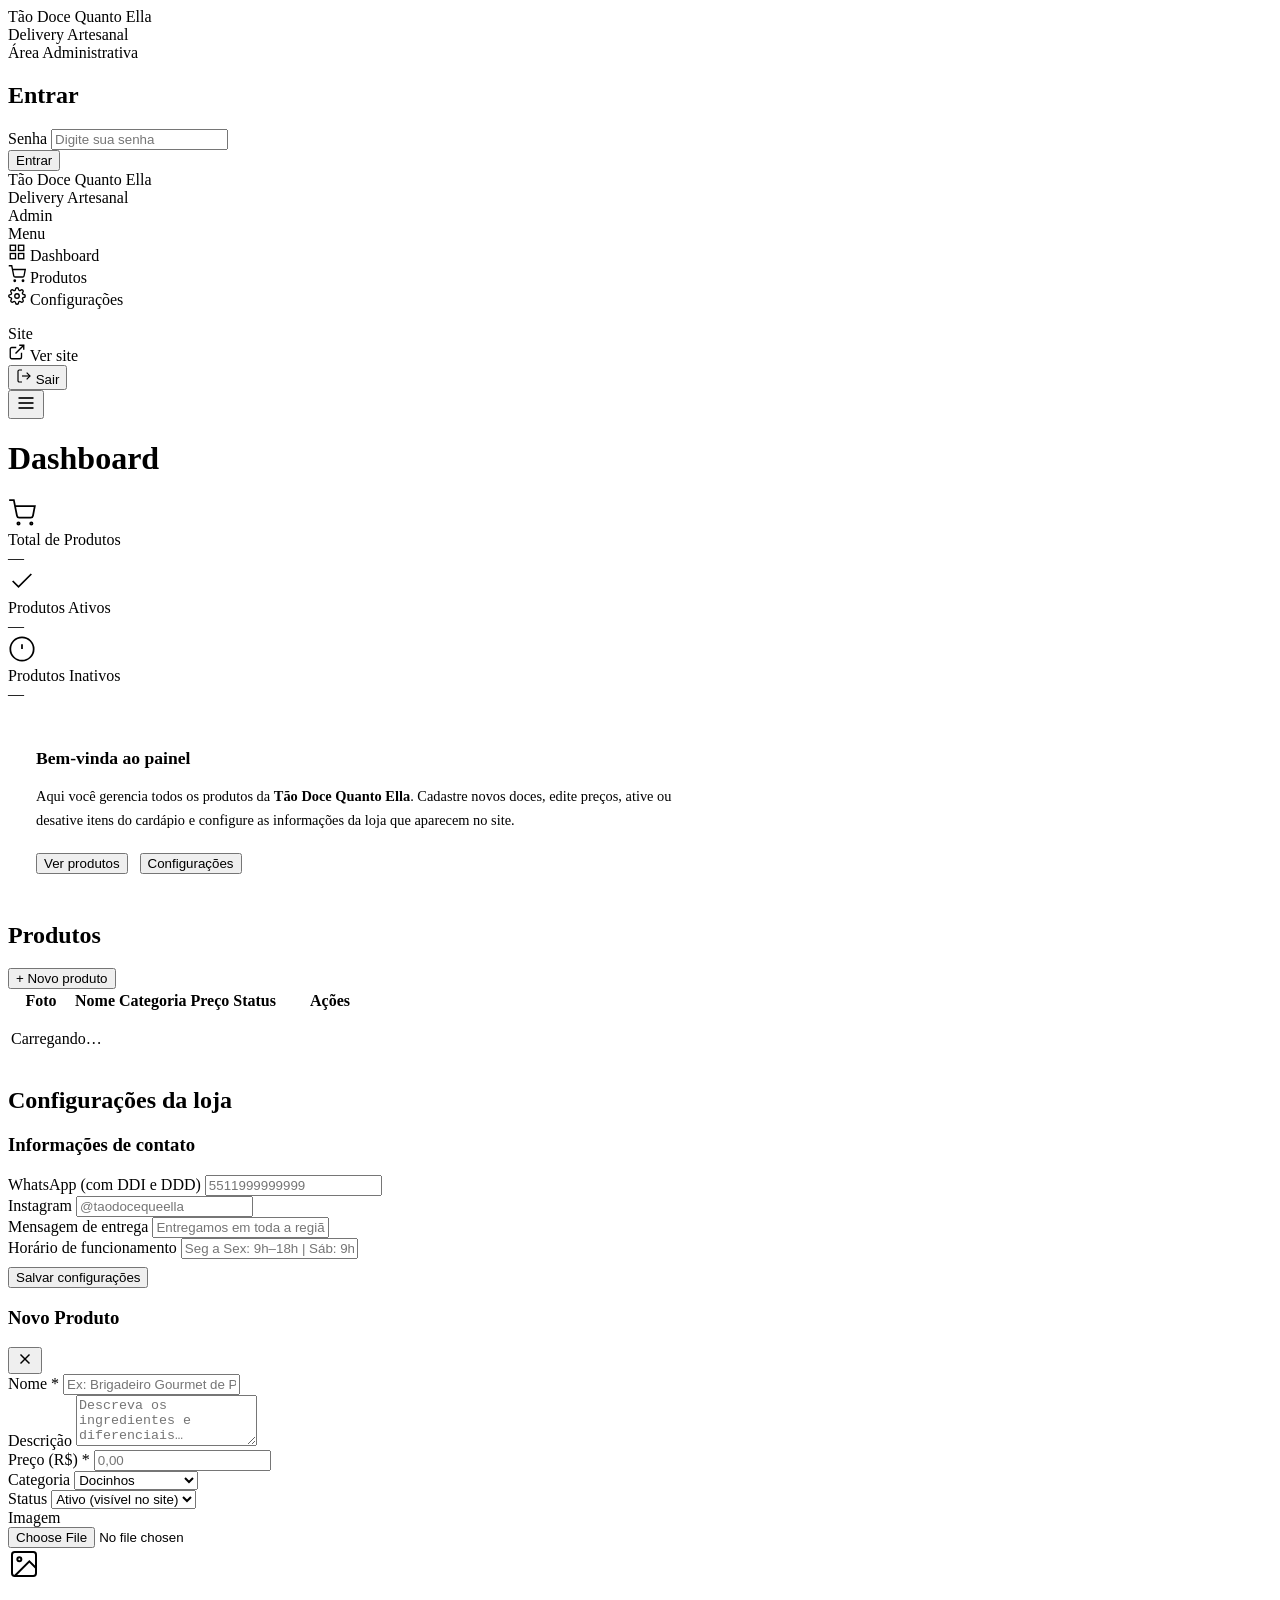
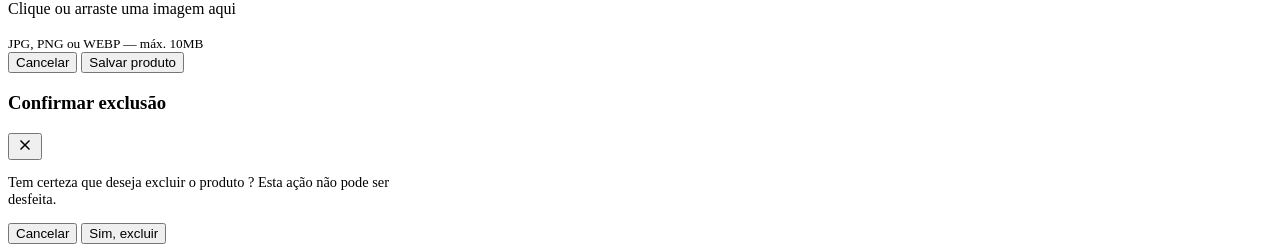
==== admin.html @ 6c087390 "Add files via upload" ====
<!DOCTYPE html>
<html lang="pt-BR">
<head>
  <meta charset="UTF-8">
  <meta name="viewport" content="width=device-width, initial-scale=1.0, user-scalable=yes">
  <title>Admin — Tão Doce Quanto Ella</title>
  <link rel="preconnect" href="https://fonts.googleapis.com">
  <link rel="stylesheet" href="/static/css/admin.css">
</head>
<body>

<div id="login-screen">
  <div class="login-box">
    <div class="login-logo">
      <div class="login-brand">Tão Doce Quanto Ella</div>
      <div class="login-sub">Delivery Artesanal</div>
      <div class="login-badge">Área Administrativa</div>
    </div>

    <h2>Entrar</h2>

    <div id="login-error" class="login-error"></div>

    <div class="form-group">
      <label for="login-pw">Senha</label>
      <input type="password" id="login-pw" placeholder="Digite sua senha" autocomplete="current-password">
    </div>

    <button id="btn-login" class="btn btn-primary btn-block">Entrar</button>
  </div>
</div>

<div id="app" class="app-layout">

  <aside class="sidebar" id="sidebar">
    <div class="sidebar-logo">
      <div class="sidebar-brand">Tão Doce Quanto Ella</div>
      <div class="sidebar-sub">Delivery Artesanal</div>
      <div class="sidebar-badge">Admin</div>
    </div>

    <nav class="sidebar-nav">
      <div class="nav-section">Menu</div>
      <div class="nav-item active" data-panel="dashboard">
        <svg class="nav-icon" width="18" height="18" viewBox="0 0 24 24" fill="none" stroke="currentColor" stroke-width="1.8">
          <rect x="3" y="3" width="7" height="7"/>
          <rect x="14" y="3" width="7" height="7"/>
          <rect x="3" y="14" width="7" height="7"/>
          <rect x="14" y="14" width="7" height="7"/>
        </svg>
        Dashboard
      </div>
      <div class="nav-item" data-panel="produtos">
        <svg class="nav-icon" width="18" height="18" viewBox="0 0 24 24" fill="none" stroke="currentColor" stroke-width="1.8">
          <circle cx="9" cy="21" r="1"/>
          <circle cx="20" cy="21" r="1"/>
          <path d="M1 1h4l2.68 13.39a2 2 0 0 0 2 1.61h9.72a2 2 0 0 0 2-1.61L23 6H6"/>
        </svg>
        Produtos
      </div>
      <div class="nav-item" data-panel="configuracoes">
        <svg class="nav-icon" width="18" height="18" viewBox="0 0 24 24" fill="none" stroke="currentColor" stroke-width="1.8">
          <path d="M12 15a3 3 0 1 0 0-6 3 3 0 0 0 0 6z"/>
          <path d="M19.4 15a1.65 1.65 0 0 0 .33 1.82l.06.06a2 2 0 0 1 0 2.83 2 2 0 0 1-2.83 0l-.06-.06a1.65 1.65 0 0 0-1.82-.33 1.65 1.65 0 0 0-1 1.51V21a2 2 0 0 1-2 2 2 2 0 0 1-2-2v-.09A1.65 1.65 0 0 0 9 19.4a1.65 1.65 0 0 0-1.82.33l-.06.06a2 2 0 0 1-2.83 0 2 2 0 0 1 0-2.83l.06-.06a1.65 1.65 0 0 0 .33-1.82 1.65 1.65 0 0 0-1.51-1H3a2 2 0 0 1-2-2 2 2 0 0 1 2-2h.09A1.65 1.65 0 0 0 4.6 9a1.65 1.65 0 0 0-.33-1.82l-.06-.06a2 2 0 0 1 0-2.83 2 2 0 0 1 2.83 0l.06.06a1.65 1.65 0 0 0 1.82.33H9a1.65 1.65 0 0 0 1-1.51V3a2 2 0 0 1 2-2 2 2 0 0 1 2 2v.09a1.65 1.65 0 0 0 1 1.51 1.65 1.65 0 0 0 1.82-.33l.06-.06a2 2 0 0 1 2.83 0 2 2 0 0 1 0 2.83l-.06.06a1.65 1.65 0 0 0-.33 1.82V9a1.65 1.65 0 0 0 1.51 1H21a2 2 0 0 1 2 2 2 2 0 0 1-2 2h-.09a1.65 1.65 0 0 0-1.51 1z"/>
        </svg>
        Configurações
      </div>
      <div class="nav-section" style="margin-top:16px">Site</div>
      <div class="nav-item" onclick="window.open('/', '_blank')">
        <svg class="nav-icon" width="18" height="18" viewBox="0 0 24 24" fill="none" stroke="currentColor" stroke-width="1.8">
          <path d="M18 13v6a2 2 0 0 1-2 2H5a2 2 0 0 1-2-2V8a2 2 0 0 1 2-2h6"/>
          <polyline points="15 3 21 3 21 9"/>
          <line x1="10" y1="14" x2="21" y2="3"/>
        </svg>
        Ver site
      </div>
    </nav>

    <div class="sidebar-footer">
      <button class="logout-btn" id="btn-logout">
        <svg width="16" height="16" viewBox="0 0 24 24" fill="none" stroke="currentColor" stroke-width="1.8">
          <path d="M9 21H5a2 2 0 0 1-2-2V5a2 2 0 0 1 2-2h4"/>
          <polyline points="16 17 21 12 16 7"/>
          <line x1="21" y1="12" x2="9" y2="12"/>
        </svg>
        Sair
      </button>
    </div>
  </aside>

  <div class="main-content">
    <div class="topbar">
      <div class="topbar-left">
        <button class="mobile-menu-btn" id="mobile-menu-btn">
          <svg width="20" height="20" viewBox="0 0 24 24" fill="none" stroke="currentColor" stroke-width="2">
            <line x1="3" y1="12" x2="21" y2="12"/>
            <line x1="3" y1="6" x2="21" y2="6"/>
            <line x1="3" y1="18" x2="21" y2="18"/>
          </svg>
        </button>
        <h1 class="page-title" id="page-title">Dashboard</h1>
      </div>
    </div>

    <div class="page-content">

      <div class="panel active" id="panel-dashboard">
        <div class="stats-grid">
          <div class="stat-card">
            <div class="stat-icon">
              <svg width="28" height="28" viewBox="0 0 24 24" fill="none" stroke="currentColor" stroke-width="1.5">
                <circle cx="9" cy="21" r="1"/>
                <circle cx="20" cy="21" r="1"/>
                <path d="M1 1h4l2.68 13.39a2 2 0 0 0 2 1.61h9.72a2 2 0 0 0 2-1.61L23 6H6"/>
              </svg>
            </div>
            <div>
              <div class="stat-label">Total de Produtos</div>
              <div class="stat-val" id="stat-total">—</div>
            </div>
          </div>
          <div class="stat-card">
            <div class="stat-icon verde">
              <svg width="28" height="28" viewBox="0 0 24 24" fill="none" stroke="currentColor" stroke-width="1.5">
                <polyline points="20 6 9 17 4 12"/>
              </svg>
            </div>
            <div>
              <div class="stat-label">Produtos Ativos</div>
              <div class="stat-val" id="stat-ativos">—</div>
            </div>
          </div>
          <div class="stat-card">
            <div class="stat-icon cinza">
              <svg width="28" height="28" viewBox="0 0 24 24" fill="none" stroke="currentColor" stroke-width="1.5">
                <circle cx="12" cy="12" r="10"/>
                <line x1="12" y1="8" x2="12" y2="12"/>
                <line x1="12" y1="16" x2="12.01" y2="16"/>
              </svg>
            </div>
            <div>
              <div class="stat-label">Produtos Inativos</div>
              <div class="stat-val" id="stat-inativos">—</div>
            </div>
          </div>
        </div>

        <div style="background:var(--branco);border:1px solid var(--borda);border-radius:var(--r-lg);padding:28px;max-width:640px">
          <h3 style="font-family:var(--ff-titulo);font-size:1.1rem;margin-bottom:12px">Bem-vinda ao painel</h3>
          <p style="font-size:0.9rem;color:var(--texto-sec);line-height:1.7">
            Aqui você gerencia todos os produtos da <strong>Tão Doce Quanto Ella</strong>.
            Cadastre novos doces, edite preços, ative ou desative itens do cardápio
            e configure as informações da loja que aparecem no site.
          </p>
          <div style="margin-top:20px;display:flex;gap:12px;flex-wrap:wrap">
            <button class="btn btn-primary btn-sm" onclick="navTo('produtos')">Ver produtos</button>
            <button class="btn btn-outline btn-sm" onclick="navTo('configuracoes')">Configurações</button>
          </div>
        </div>
      </div>

      <div class="panel" id="panel-produtos">
        <div class="section-header">
          <h2>Produtos</h2>
          <button class="btn btn-primary btn-sm" id="btn-novo-produto">+ Novo produto</button>
        </div>

        <div class="table-wrap">
          <table>
            <thead>
              <tr>
                <th style="width:60px">Foto</th>
                <th>Nome</th>
                <th>Categoria</th>
                <th>Preço</th>
                <th>Status</th>
                <th style="width:100px">Ações</th>
              </tr>
            </thead>
            <tbody id="produtos-tbody">
              <tr class="loading-row">
                <td colspan="6"><div class="spinner"></div><p>Carregando…</p></td>
              </tr>
            </tbody>
          </table>
        </div>
      </div>

      <div class="panel" id="panel-configuracoes">
        <div class="section-header">
          <h2>Configurações da loja</h2>
        </div>

        <div class="config-card">
          <h3>Informações de contato</h3>

          <div class="form-row">
            <div class="form-group">
              <label>WhatsApp (com DDI e DDD)</label>
              <input type="text" id="c-whatsapp" placeholder="5511999999999">
            </div>
            <div class="form-group">
              <label>Instagram</label>
              <input type="text" id="c-instagram" placeholder="@taodocequeella">
            </div>
          </div>

          <div class="form-group">
            <label>Mensagem de entrega</label>
            <input type="text" id="c-endereco" placeholder="Entregamos em toda a região">
          </div>

          <div class="form-group">
            <label>Horário de funcionamento</label>
            <input type="text" id="c-horario" placeholder="Seg a Sex: 9h–18h | Sáb: 9h–14h">
          </div>

          <button class="btn btn-primary btn-sm" id="btn-salvar-config" style="margin-top:8px">Salvar configurações</button>
        </div>
      </div>

    </div>
  </div>
</div>

<div class="modal-overlay" id="modal-produto">
  <div class="modal">
    <div class="modal-head">
      <h3 id="modal-produto-titulo">Novo Produto</h3>
      <button class="modal-close" id="close-modal-produto">
        <svg width="18" height="18" viewBox="0 0 24 24" fill="none" stroke="currentColor" stroke-width="2">
          <line x1="18" y1="6" x2="6" y2="18"/>
          <line x1="6" y1="6" x2="18" y2="18"/>
        </svg>
      </button>
    </div>
    <div class="modal-body">
      <form id="form-produto" onsubmit="return false">
        <div class="form-group">
          <label>Nome *</label>
          <input type="text" id="f-nome" placeholder="Ex: Brigadeiro Gourmet de Pistache" required>
        </div>

        <div class="form-group">
          <label>Descrição</label>
          <textarea id="f-descricao" rows="3" placeholder="Descreva os ingredientes e diferenciais…"></textarea>
        </div>

        <div class="form-row">
          <div class="form-group">
            <label>Preço (R$) *</label>
            <input type="number" id="f-preco" step="0.01" min="0" placeholder="0,00" required>
          </div>
          <div class="form-group">
            <label>Categoria</label>
            <select id="f-categoria">
              <option value="docinhos">Docinhos</option>
              <option value="brigadeiros">Brigadeiros</option>
              <option value="trufas">Trufas</option>
              <option value="bolos de pote">Bolos de Pote</option>
              <option value="bolos">Bolos</option>
              <option value="tortas">Tortas</option>
              <option value="cookies">Cookies</option>
              <option value="caixas">Caixas Especiais</option>
              <option value="geral">Geral</option>
            </select>
          </div>
        </div>

        <div class="form-group">
          <label>Status</label>
          <select id="f-ativo">
            <option value="1">Ativo (visível no site)</option>
            <option value="0">Inativo (oculto)</option>
          </select>
        </div>

        <div class="form-group">
          <label>Imagem</label>
          <div class="upload-area" id="upload-area">
            <input type="file" id="upload-input" accept=".jpg,.jpeg,.png,.webp">
            <div class="upload-icon">
              <svg width="32" height="32" viewBox="0 0 24 24" fill="none" stroke="currentColor" stroke-width="1.5">
                <rect x="3" y="3" width="18" height="18" rx="2" ry="2"/>
                <circle cx="8.5" cy="8.5" r="1.5"/>
                <polyline points="21 15 16 10 5 21"/>
              </svg>
            </div>
            <p>Clique ou arraste uma imagem aqui</p>
            <small>JPG, PNG ou WEBP — máx. 10MB</small>
          </div>
          <div id="preview-wrap" style="display:none;margin-top:12px;position:relative">
            <img id="preview-img" src="" alt="Preview" style="max-height:180px;border-radius:8px;border:1px solid var(--borda)">
            <button type="button" class="img-preview-remove" onclick="removePreview()">
              <svg width="16" height="16" viewBox="0 0 24 24" fill="none" stroke="currentColor" stroke-width="2">
                <line x1="18" y1="6" x2="6" y2="18"/>
                <line x1="6" y1="6" x2="18" y2="18"/>
              </svg>
            </button>
          </div>
        </div>
      </form>
    </div>
    <div class="modal-foot">
      <button class="btn btn-ghost" id="btn-cancelar-produto">Cancelar</button>
      <button class="btn btn-primary" id="btn-salvar-produto">Salvar produto</button>
    </div>
  </div>
</div>

<div class="modal-overlay" id="modal-confirm">
  <div class="modal" style="max-width:420px">
    <div class="modal-head">
      <h3>Confirmar exclusão</h3>
      <button class="modal-close" id="close-modal-confirm">
        <svg width="18" height="18" viewBox="0 0 24 24" fill="none" stroke="currentColor" stroke-width="2">
          <line x1="18" y1="6" x2="6" y2="18"/>
          <line x1="6" y1="6" x2="18" y2="18"/>
        </svg>
      </button>
    </div>
    <div class="modal-body">
      <p style="color:var(--texto-sec);font-size:0.9rem">
        Tem certeza que deseja excluir o produto <strong id="confirm-nome"></strong>?
        Esta ação não pode ser desfeita.
      </p>
    </div>
    <div class="modal-foot">
      <button class="btn btn-ghost" id="btn-cancelar-excluir">Cancelar</button>
      <button class="btn btn-danger" id="btn-confirmar-excluir">Sim, excluir</button>
    </div>
  </div>
</div>

<div id="toast-container"></div>

<script src="/static/js/admin.js"></script>
</body>
</html>
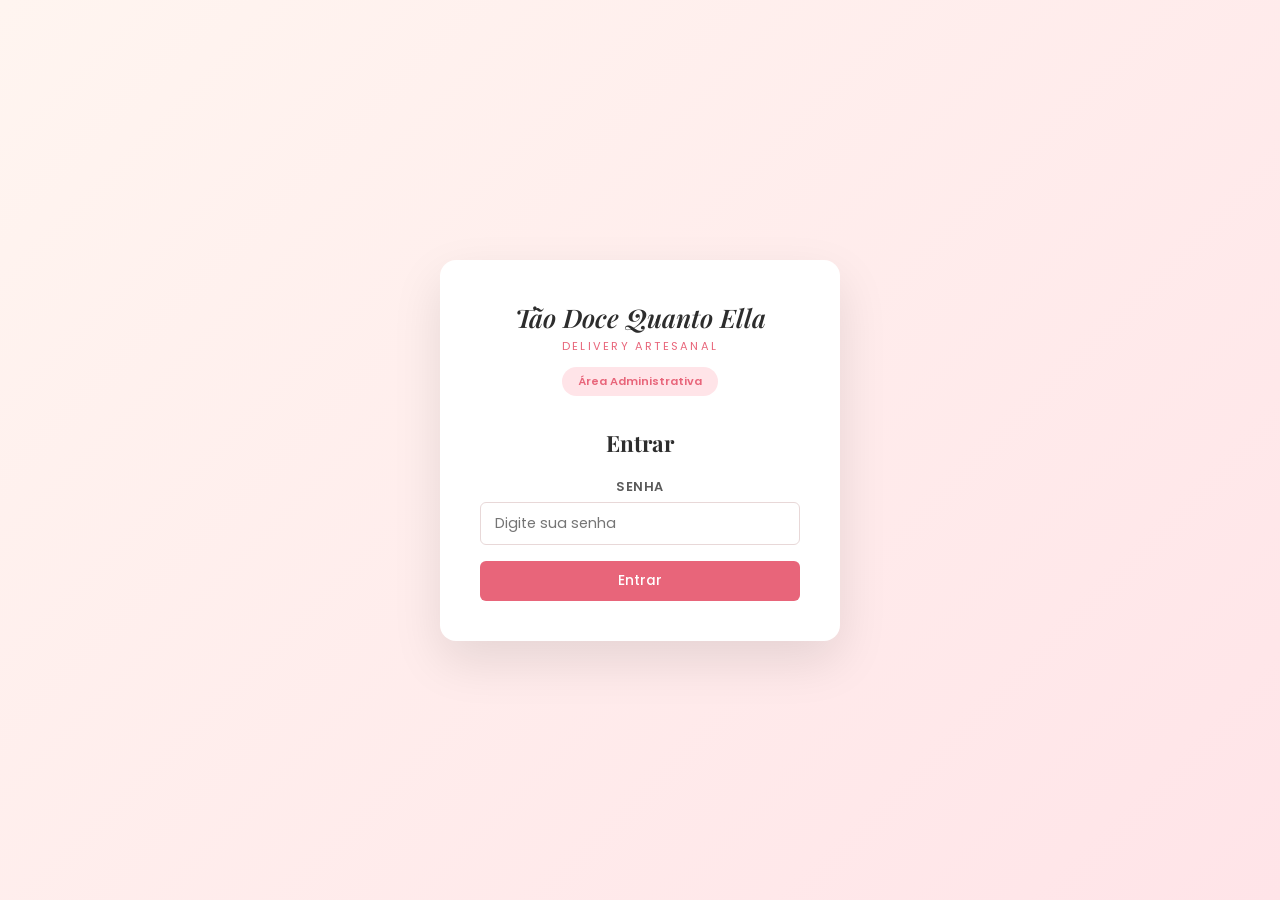
==== commit ce9eb360: "Update admin.html" ====
--- a/admin.html
+++ b/admin.html
@@ -4,6 +4,7 @@
   <meta charset="UTF-8">
   <meta name="viewport" content="width=device-width, initial-scale=1.0, user-scalable=yes">
   <title>Admin — Tão Doce Quanto Ella</title>
+    <link rel="icon" type="image/png" href="/static/img/favicon.png">
   <link rel="preconnect" href="https://fonts.googleapis.com">
   <link rel="stylesheet" href="/static/css/admin.css">
 </head>
@@ -336,4 +337,4 @@
 
 <script src="/static/js/admin.js"></script>
 </body>
-</html>+</html>
--- a/static/css/admin.css
+++ b/static/css/admin.css
@@ -0,0 +1,533 @@
+@import url('https://fonts.googleapis.com/css2?family=Playfair+Display:ital,wght@0,400;0,500;0,600;0,700;1,400;1,500&family=Poppins:wght@300;400;500;600&display=swap');
+
+:root {
+  --rosa: #E8657A;
+  --rosa-dark: #D44D63;
+  --rosa-claro: #FFB8C5;
+  --rosa-pale: #FFE4E8;
+  --creme: #FFF5F0;
+  --branco: #FFFFFF;
+  --texto: #2D2D2D;
+  --texto-sec: #5A5A5A;
+  --borda: #E8D8D8;
+  --sombra: rgba(232, 101, 122, 0.1);
+  --ff-titulo: 'Playfair Display', Georgia, serif;
+  --ff-corpo: 'Poppins', sans-serif;
+  --r-sm: 6px;
+  --r-md: 10px;
+  --r-lg: 16px;
+  --trans: 0.2s ease;
+}
+
+* { box-sizing: border-box; margin: 0; padding: 0; }
+body {
+  font-family: var(--ff-corpo);
+  background: var(--creme);
+  color: var(--texto);
+  overflow-x: hidden;
+}
+
+.container { width: 100%; max-width: 1280px; margin: 0 auto; padding: 0 24px; }
+
+.btn {
+  display: inline-flex;
+  align-items: center;
+  justify-content: center;
+  gap: 8px;
+  padding: 10px 20px;
+  border-radius: var(--r-sm);
+  font-family: var(--ff-corpo);
+  font-size: 0.85rem;
+  font-weight: 500;
+  transition: var(--trans);
+  cursor: pointer;
+  border: none;
+}
+.btn-primary { background: var(--rosa); color: #fff; }
+.btn-primary:hover { background: var(--rosa-dark); transform: translateY(-1px); }
+.btn-outline { background: transparent; border: 1.5px solid var(--rosa); color: var(--rosa); }
+.btn-outline:hover { background: var(--rosa-pale); }
+.btn-ghost { background: transparent; color: var(--texto-sec); }
+.btn-ghost:hover { background: var(--rosa-pale); color: var(--rosa); }
+.btn-danger { background: #C0392B; color: #fff; }
+.btn-danger:hover { background: #A93226; }
+.btn-sm { padding: 6px 14px; font-size: 0.8rem; }
+.btn-block { width: 100%; }
+
+.form-group { margin-bottom: 16px; }
+.form-group label {
+  display: block;
+  font-size: 0.8rem;
+  font-weight: 600;
+  color: var(--texto-sec);
+  margin-bottom: 6px;
+  text-transform: uppercase;
+  letter-spacing: 0.05em;
+}
+.form-group input,
+.form-group select,
+.form-group textarea {
+  width: 100%;
+  padding: 10px 14px;
+  border: 1.5px solid var(--borda);
+  border-radius: var(--r-sm);
+  font-family: var(--ff-corpo);
+  font-size: 0.9rem;
+  transition: border-color var(--trans);
+}
+.form-group input:focus,
+.form-group select:focus,
+.form-group textarea:focus {
+  outline: none;
+  border-color: var(--rosa);
+}
+.form-row {
+  display: grid;
+  grid-template-columns: 1fr 1fr;
+  gap: 16px;
+}
+
+#login-screen {
+  position: fixed;
+  top: 0; left: 0; right: 0; bottom: 0;
+  background: linear-gradient(135deg, var(--creme) 0%, var(--rosa-pale) 100%);
+  display: flex;
+  align-items: center;
+  justify-content: center;
+  z-index: 2000;
+}
+.login-box {
+  background: var(--branco);
+  padding: 40px;
+  border-radius: var(--r-lg);
+  box-shadow: 0 20px 50px rgba(0,0,0,0.1);
+  width: 100%;
+  max-width: 400px;
+  text-align: center;
+}
+.login-logo { margin-bottom: 32px; }
+.login-brand {
+  font-family: var(--ff-titulo);
+  font-size: 1.6rem;
+  font-weight: 600;
+  font-style: italic;
+  color: var(--texto);
+}
+.login-sub {
+  font-size: 0.7rem;
+  letter-spacing: 0.2em;
+  text-transform: uppercase;
+  color: var(--rosa);
+  margin-top: 4px;
+}
+.login-badge {
+  display: inline-block;
+  background: var(--rosa-pale);
+  padding: 6px 16px;
+  border-radius: 20px;
+  font-size: 0.7rem;
+  font-weight: 600;
+  color: var(--rosa);
+  margin-top: 12px;
+}
+.login-box h2 {
+  font-family: var(--ff-titulo);
+  font-size: 1.4rem;
+  margin-bottom: 20px;
+}
+.login-error {
+  background: #FEE2E2;
+  color: #C0392B;
+  padding: 10px;
+  border-radius: var(--r-sm);
+  font-size: 0.8rem;
+  margin-bottom: 16px;
+  display: none;
+}
+
+.app-layout {
+  display: flex;
+  min-height: 100vh;
+  display: none;
+}
+
+.sidebar {
+  width: 260px;
+  background: var(--branco);
+  border-right: 1px solid var(--borda);
+  display: flex;
+  flex-direction: column;
+  position: fixed;
+  top: 0;
+  bottom: 0;
+  left: 0;
+  z-index: 100;
+  transition: transform 0.3s ease;
+}
+.sidebar-logo {
+  padding: 24px;
+  border-bottom: 1px solid var(--borda);
+}
+.sidebar-brand {
+  font-family: var(--ff-titulo);
+  font-size: 1.2rem;
+  font-weight: 600;
+  font-style: italic;
+}
+.sidebar-sub {
+  font-size: 0.6rem;
+  letter-spacing: 0.15em;
+  text-transform: uppercase;
+  color: var(--rosa);
+  margin-top: 4px;
+}
+.sidebar-badge {
+  display: inline-block;
+  background: var(--rosa-pale);
+  padding: 3px 10px;
+  border-radius: 12px;
+  font-size: 0.65rem;
+  font-weight: 600;
+  color: var(--rosa);
+  margin-top: 10px;
+}
+.sidebar-nav {
+  flex: 1;
+  padding: 20px 12px;
+}
+.nav-section {
+  font-size: 0.7rem;
+  font-weight: 600;
+  text-transform: uppercase;
+  letter-spacing: 0.1em;
+  color: var(--texto-sec);
+  padding: 8px 12px;
+  margin-top: 8px;
+}
+.nav-item {
+  display: flex;
+  align-items: center;
+  gap: 12px;
+  padding: 10px 12px;
+  margin: 4px 0;
+  border-radius: var(--r-sm);
+  cursor: pointer;
+  transition: var(--trans);
+  color: var(--texto-sec);
+}
+.nav-item:hover { background: var(--rosa-pale); color: var(--rosa); }
+.nav-item.active { background: var(--rosa); color: #fff; }
+.nav-icon { width: 18px; height: 18px; }
+.sidebar-footer {
+  padding: 20px;
+  border-top: 1px solid var(--borda);
+}
+.logout-btn {
+  display: flex;
+  align-items: center;
+  gap: 8px;
+  width: 100%;
+  padding: 10px;
+  background: transparent;
+  border: 1px solid var(--borda);
+  border-radius: var(--r-sm);
+  font-size: 0.85rem;
+  color: var(--texto-sec);
+  cursor: pointer;
+  transition: var(--trans);
+}
+.logout-btn:hover { background: #FEE2E2; border-color: #C0392B; color: #C0392B; }
+
+.main-content {
+  flex: 1;
+  margin-left: 260px;
+}
+.topbar {
+  background: var(--branco);
+  border-bottom: 1px solid var(--borda);
+  padding: 16px 24px;
+  position: sticky;
+  top: 0;
+  z-index: 99;
+}
+.topbar-left {
+  display: flex;
+  align-items: center;
+  gap: 16px;
+}
+.mobile-menu-btn {
+  display: none;
+  background: none;
+  border: none;
+  cursor: pointer;
+  padding: 4px;
+}
+.page-title {
+  font-family: var(--ff-titulo);
+  font-size: 1.3rem;
+  font-weight: 600;
+}
+.page-content {
+  padding: 24px;
+}
+
+.panel { display: none; }
+.panel.active { display: block; }
+
+.stats-grid {
+  display: grid;
+  grid-template-columns: repeat(auto-fit, minmax(240px, 1fr));
+  gap: 20px;
+  margin-bottom: 32px;
+}
+.stat-card {
+  background: var(--branco);
+  border: 1px solid var(--borda);
+  border-radius: var(--r-lg);
+  padding: 20px;
+  display: flex;
+  align-items: center;
+  gap: 16px;
+}
+.stat-icon {
+  width: 52px;
+  height: 52px;
+  background: var(--rosa-pale);
+  border-radius: var(--r-md);
+  display: flex;
+  align-items: center;
+  justify-content: center;
+}
+.stat-icon.verde { background: #D5F5E3; color: #27AE60; }
+.stat-icon.cinza { background: #F0F0F0; color: #7F8C8D; }
+.stat-label { font-size: 0.75rem; color: var(--texto-sec); text-transform: uppercase; letter-spacing: 0.05em; }
+.stat-val { font-size: 1.8rem; font-weight: 700; color: var(--texto); line-height: 1; }
+
+.section-header {
+  display: flex;
+  justify-content: space-between;
+  align-items: center;
+  flex-wrap: wrap;
+  gap: 16px;
+  margin-bottom: 24px;
+}
+.section-header h2 {
+  font-family: var(--ff-titulo);
+  font-size: 1.4rem;
+  font-weight: 600;
+}
+
+.table-wrap {
+  background: var(--branco);
+  border: 1px solid var(--borda);
+  border-radius: var(--r-lg);
+  overflow-x: auto;
+}
+table {
+  width: 100%;
+  border-collapse: collapse;
+}
+th, td {
+  padding: 14px 12px;
+  text-align: left;
+  border-bottom: 1px solid var(--borda);
+}
+th {
+  font-size: 0.8rem;
+  font-weight: 600;
+  text-transform: uppercase;
+  letter-spacing: 0.05em;
+  color: var(--texto-sec);
+  background: var(--creme);
+}
+tr:hover { background: var(--rosa-pale); }
+.produto-img-cell {
+  width: 50px;
+  height: 50px;
+  object-fit: cover;
+  border-radius: var(--r-sm);
+}
+.status-badge {
+  display: inline-block;
+  padding: 4px 10px;
+  border-radius: 20px;
+  font-size: 0.7rem;
+  font-weight: 600;
+}
+.status-ativo { background: #D5F5E3; color: #27AE60; }
+.status-inativo { background: #FEE2E2; color: #C0392B; }
+.action-buttons {
+  display: flex;
+  gap: 8px;
+}
+.action-btn {
+  background: none;
+  border: none;
+  cursor: pointer;
+  padding: 4px;
+  border-radius: var(--r-sm);
+  transition: var(--trans);
+}
+.action-btn:hover { background: var(--creme); }
+.action-btn.editar { color: var(--rosa); }
+.action-btn.excluir { color: #C0392B; }
+
+.config-card {
+  background: var(--branco);
+  border: 1px solid var(--borda);
+  border-radius: var(--r-lg);
+  padding: 28px;
+  max-width: 600px;
+}
+.config-card h3 {
+  font-family: var(--ff-titulo);
+  font-size: 1.1rem;
+  margin-bottom: 20px;
+}
+
+.modal-overlay {
+  position: fixed;
+  top: 0; left: 0; right: 0; bottom: 0;
+  background: rgba(0,0,0,0.5);
+  display: flex;
+  align-items: center;
+  justify-content: center;
+  z-index: 1000;
+  opacity: 0;
+  visibility: hidden;
+  transition: var(--trans);
+}
+.modal-overlay.open {
+  opacity: 1;
+  visibility: visible;
+}
+.modal {
+  background: var(--branco);
+  border-radius: var(--r-lg);
+  width: 90%;
+  max-width: 560px;
+  max-height: 90vh;
+  overflow-y: auto;
+}
+.modal-head {
+  display: flex;
+  justify-content: space-between;
+  align-items: center;
+  padding: 20px 24px;
+  border-bottom: 1px solid var(--borda);
+}
+.modal-head h3 {
+  font-family: var(--ff-titulo);
+  font-size: 1.2rem;
+}
+.modal-close {
+  background: none;
+  border: none;
+  cursor: pointer;
+  padding: 4px;
+  border-radius: 50%;
+  display: flex;
+  align-items: center;
+  justify-content: center;
+}
+.modal-close:hover { background: var(--creme); }
+.modal-body { padding: 24px; }
+.modal-foot {
+  padding: 16px 24px;
+  border-top: 1px solid var(--borda);
+  display: flex;
+  justify-content: flex-end;
+  gap: 12px;
+}
+
+.upload-area {
+  border: 2px dashed var(--borda);
+  border-radius: var(--r-md);
+  padding: 24px;
+  text-align: center;
+  cursor: pointer;
+  transition: var(--trans);
+}
+.upload-area:hover { border-color: var(--rosa); background: var(--rosa-pale); }
+.upload-icon { margin-bottom: 12px; }
+.upload-area input { display: none; }
+.upload-area p { font-size: 0.85rem; color: var(--texto-sec); }
+.upload-area small { font-size: 0.7rem; color: var(--texto-sec); }
+.img-preview-remove {
+  position: absolute;
+  top: -8px;
+  right: -8px;
+  background: #C0392B;
+  border: none;
+  border-radius: 50%;
+  width: 24px;
+  height: 24px;
+  display: flex;
+  align-items: center;
+  justify-content: center;
+  cursor: pointer;
+  color: #fff;
+}
+.img-preview-remove:hover { background: #A93226; }
+
+.spinner {
+  width: 30px;
+  height: 30px;
+  border: 3px solid var(--borda);
+  border-top-color: var(--rosa);
+  border-radius: 50%;
+  animation: spin 0.8s linear infinite;
+  margin: 0 auto;
+}
+@keyframes spin { to { transform: rotate(360deg); } }
+.loading-row td { text-align: center; padding: 40px; }
+
+#toast-container {
+  position: fixed;
+  bottom: 20px;
+  right: 20px;
+  z-index: 9999;
+  display: flex;
+  flex-direction: column;
+  gap: 10px;
+}
+.toast {
+  background: var(--texto);
+  color: #fff;
+  padding: 12px 20px;
+  border-radius: var(--r-sm);
+  font-size: 0.85rem;
+  animation: slideInRight 0.3s ease, fadeOut 0.3s ease 2.7s forwards;
+}
+.toast.success { background: #27AE60; }
+.toast.error { background: #C0392B; }
+@keyframes slideInRight {
+  from { transform: translateX(100px); opacity: 0; }
+  to { transform: translateX(0); opacity: 1; }
+}
+@keyframes fadeOut {
+  from { opacity: 1; }
+  to { opacity: 0; pointer-events: none; }
+}
+
+@media (max-width: 768px) {
+  .sidebar {
+    transform: translateX(-100%);
+    width: 260px;
+  }
+  .sidebar.open { transform: translateX(0); }
+  .main-content { margin-left: 0; }
+  .mobile-menu-btn { display: block; }
+  .stats-grid { grid-template-columns: 1fr; }
+  .form-row { grid-template-columns: 1fr; gap: 12px; }
+  .modal { width: 95%; }
+}
+
+@media (max-width: 480px) {
+  .page-content { padding: 16px; }
+  .section-header { flex-direction: column; align-items: flex-start; }
+  .stat-card { padding: 16px; }
+  .stat-val { font-size: 1.4rem; }
+  th, td { padding: 10px 8px; font-size: 0.8rem; }
+  .action-buttons { gap: 4px; }
+}
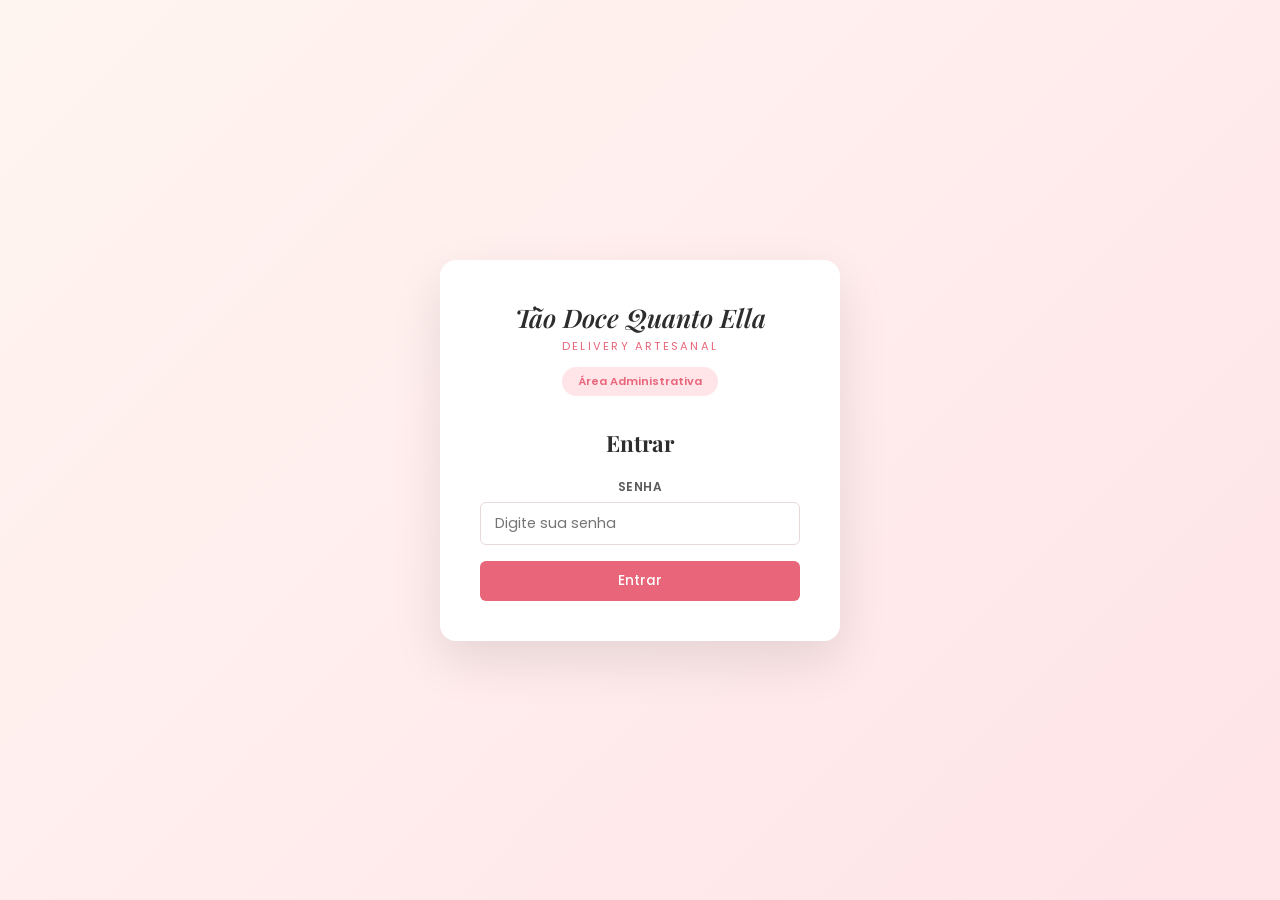
==== commit edf1e0d6: "Update admin.html" ====
--- a/admin.html
+++ b/admin.html
@@ -4,9 +4,549 @@
   <meta charset="UTF-8">
   <meta name="viewport" content="width=device-width, initial-scale=1.0, user-scalable=yes">
   <title>Admin — Tão Doce Quanto Ella</title>
-    <link rel="icon" type="image/png" href="/static/img/favicon.png">
+  <link rel="icon" type="image/png" href="/static/img/favicon.png">
   <link rel="preconnect" href="https://fonts.googleapis.com">
-  <link rel="stylesheet" href="/static/css/admin.css">
+  <style>
+    @import url('https://fonts.googleapis.com/css2?family=Playfair+Display:ital,wght@0,400;0,500;0,600;0,700;1,400;1,500&family=Poppins:wght@300;400;500;600&display=swap');
+
+    :root {
+      --rosa: #E8657A;
+      --rosa-dark: #D44D63;
+      --rosa-claro: #FFB8C5;
+      --rosa-pale: #FFE4E8;
+      --creme: #FFF5F0;
+      --branco: #FFFFFF;
+      --texto: #2D2D2D;
+      --texto-sec: #5A5A5A;
+      --borda: #E8D8D8;
+      --sombra: rgba(232, 101, 122, 0.1);
+      --ff-titulo: 'Playfair Display', Georgia, serif;
+      --ff-corpo: 'Poppins', sans-serif;
+      --r-sm: 6px;
+      --r-md: 10px;
+      --r-lg: 16px;
+      --trans: 0.2s ease;
+    }
+
+    * { box-sizing: border-box; margin: 0; padding: 0; }
+    body {
+      font-family: var(--ff-corpo);
+      background: var(--creme);
+      color: var(--texto);
+      overflow-x: hidden;
+    }
+
+    .btn {
+      display: inline-flex;
+      align-items: center;
+      justify-content: center;
+      gap: 8px;
+      padding: 10px 20px;
+      border-radius: var(--r-sm);
+      font-family: var(--ff-corpo);
+      font-size: 0.85rem;
+      font-weight: 500;
+      transition: var(--trans);
+      cursor: pointer;
+      border: none;
+    }
+    .btn-primary { background: var(--rosa); color: #fff; }
+    .btn-primary:hover { background: var(--rosa-dark); transform: translateY(-1px); }
+    .btn-outline { background: transparent; border: 1.5px solid var(--rosa); color: var(--rosa); }
+    .btn-outline:hover { background: var(--rosa-pale); }
+    .btn-ghost { background: transparent; color: var(--texto-sec); }
+    .btn-ghost:hover { background: var(--rosa-pale); color: var(--rosa); }
+    .btn-danger { background: #C0392B; color: #fff; }
+    .btn-danger:hover { background: #A93226; }
+    .btn-success { background: #27AE60; color: #fff; }
+    .btn-success:hover { background: #219A52; }
+    .btn-sm { padding: 6px 14px; font-size: 0.8rem; }
+    .btn-block { width: 100%; }
+
+    .form-group { margin-bottom: 16px; }
+    .form-group label {
+      display: block;
+      font-size: 0.75rem;
+      font-weight: 600;
+      color: var(--texto-sec);
+      margin-bottom: 6px;
+      text-transform: uppercase;
+      letter-spacing: 0.05em;
+    }
+    .form-group input,
+    .form-group select,
+    .form-group textarea {
+      width: 100%;
+      padding: 10px 14px;
+      border: 1.5px solid var(--borda);
+      border-radius: var(--r-sm);
+      font-family: var(--ff-corpo);
+      font-size: 0.9rem;
+      transition: border-color var(--trans);
+    }
+    .form-group input:focus,
+    .form-group select:focus,
+    .form-group textarea:focus {
+      outline: none;
+      border-color: var(--rosa);
+    }
+    .form-row {
+      display: grid;
+      grid-template-columns: 1fr 1fr;
+      gap: 16px;
+    }
+
+    #login-screen {
+      position: fixed;
+      top: 0; left: 0; right: 0; bottom: 0;
+      background: linear-gradient(135deg, var(--creme) 0%, var(--rosa-pale) 100%);
+      display: flex;
+      align-items: center;
+      justify-content: center;
+      z-index: 2000;
+    }
+    .login-box {
+      background: var(--branco);
+      padding: 40px;
+      border-radius: var(--r-lg);
+      box-shadow: 0 20px 50px rgba(0,0,0,0.1);
+      width: 100%;
+      max-width: 400px;
+      text-align: center;
+    }
+    .login-logo { margin-bottom: 32px; }
+    .login-brand {
+      font-family: var(--ff-titulo);
+      font-size: 1.6rem;
+      font-weight: 600;
+      font-style: italic;
+      color: var(--texto);
+    }
+    .login-sub {
+      font-size: 0.7rem;
+      letter-spacing: 0.2em;
+      text-transform: uppercase;
+      color: var(--rosa);
+      margin-top: 4px;
+    }
+    .login-badge {
+      display: inline-block;
+      background: var(--rosa-pale);
+      padding: 6px 16px;
+      border-radius: 20px;
+      font-size: 0.7rem;
+      font-weight: 600;
+      color: var(--rosa);
+      margin-top: 12px;
+    }
+    .login-box h2 {
+      font-family: var(--ff-titulo);
+      font-size: 1.4rem;
+      margin-bottom: 20px;
+    }
+    .login-error {
+      background: #FEE2E2;
+      color: #C0392B;
+      padding: 10px;
+      border-radius: var(--r-sm);
+      font-size: 0.8rem;
+      margin-bottom: 16px;
+      display: none;
+    }
+
+    .app-layout {
+      min-height: 100vh;
+      display: none;
+    }
+    .app-layout.visible {
+      display: flex;
+    }
+
+    .sidebar {
+      width: 260px;
+      background: var(--branco);
+      border-right: 1px solid var(--borda);
+      display: flex;
+      flex-direction: column;
+      position: fixed;
+      top: 0;
+      bottom: 0;
+      left: 0;
+      z-index: 100;
+      transition: transform 0.3s ease;
+    }
+    .sidebar-logo {
+      padding: 24px;
+      border-bottom: 1px solid var(--borda);
+    }
+    .sidebar-brand {
+      font-family: var(--ff-titulo);
+      font-size: 1.2rem;
+      font-weight: 600;
+      font-style: italic;
+    }
+    .sidebar-sub {
+      font-size: 0.6rem;
+      letter-spacing: 0.15em;
+      text-transform: uppercase;
+      color: var(--rosa);
+      margin-top: 4px;
+    }
+    .sidebar-badge {
+      display: inline-block;
+      background: var(--rosa-pale);
+      padding: 3px 10px;
+      border-radius: 12px;
+      font-size: 0.65rem;
+      font-weight: 600;
+      color: var(--rosa);
+      margin-top: 10px;
+    }
+    .sidebar-nav {
+      flex: 1;
+      padding: 20px 12px;
+    }
+    .nav-section {
+      font-size: 0.7rem;
+      font-weight: 600;
+      text-transform: uppercase;
+      letter-spacing: 0.1em;
+      color: var(--texto-sec);
+      padding: 8px 12px;
+      margin-top: 8px;
+    }
+    .nav-item {
+      display: flex;
+      align-items: center;
+      gap: 12px;
+      padding: 10px 12px;
+      margin: 4px 0;
+      border-radius: var(--r-sm);
+      cursor: pointer;
+      transition: var(--trans);
+      color: var(--texto-sec);
+    }
+    .nav-item:hover { background: var(--rosa-pale); color: var(--rosa); }
+    .nav-item.active { background: var(--rosa); color: #fff; }
+    .nav-icon { width: 18px; height: 18px; }
+    .sidebar-footer {
+      padding: 20px;
+      border-top: 1px solid var(--borda);
+    }
+    .logout-btn {
+      display: flex;
+      align-items: center;
+      gap: 8px;
+      width: 100%;
+      padding: 10px;
+      background: transparent;
+      border: 1px solid var(--borda);
+      border-radius: var(--r-sm);
+      font-size: 0.85rem;
+      color: var(--texto-sec);
+      cursor: pointer;
+      transition: var(--trans);
+    }
+    .logout-btn:hover { background: #FEE2E2; border-color: #C0392B; color: #C0392B; }
+
+    .main-content {
+      flex: 1;
+      margin-left: 260px;
+    }
+    .topbar {
+      background: var(--branco);
+      border-bottom: 1px solid var(--borda);
+      padding: 16px 24px;
+      position: sticky;
+      top: 0;
+      z-index: 99;
+    }
+    .topbar-left {
+      display: flex;
+      align-items: center;
+      gap: 16px;
+    }
+    .mobile-menu-btn {
+      display: none;
+      background: none;
+      border: none;
+      cursor: pointer;
+      padding: 4px;
+    }
+    .page-title {
+      font-family: var(--ff-titulo);
+      font-size: 1.3rem;
+      font-weight: 600;
+    }
+    .page-content {
+      padding: 24px;
+    }
+
+    .panel { display: none; }
+    .panel.active { display: block; }
+
+    .stats-grid {
+      display: grid;
+      grid-template-columns: repeat(auto-fit, minmax(240px, 1fr));
+      gap: 20px;
+      margin-bottom: 32px;
+    }
+    .stat-card {
+      background: var(--branco);
+      border: 1px solid var(--borda);
+      border-radius: var(--r-lg);
+      padding: 20px;
+      display: flex;
+      align-items: center;
+      gap: 16px;
+    }
+    .stat-icon {
+      width: 52px;
+      height: 52px;
+      background: var(--rosa-pale);
+      border-radius: var(--r-md);
+      display: flex;
+      align-items: center;
+      justify-content: center;
+      color: var(--rosa);
+    }
+    .stat-icon.verde { background: #D5F5E3; color: #27AE60; }
+    .stat-icon.cinza { background: #F0F0F0; color: #7F8C8D; }
+    .stat-label { font-size: 0.75rem; color: var(--texto-sec); text-transform: uppercase; letter-spacing: 0.05em; }
+    .stat-val { font-size: 1.8rem; font-weight: 700; color: var(--texto); line-height: 1; }
+
+    .section-header {
+      display: flex;
+      justify-content: space-between;
+      align-items: center;
+      flex-wrap: wrap;
+      gap: 16px;
+      margin-bottom: 24px;
+    }
+    .section-header h2 {
+      font-family: var(--ff-titulo);
+      font-size: 1.4rem;
+      font-weight: 600;
+    }
+
+    .table-wrap {
+      background: var(--branco);
+      border: 1px solid var(--borda);
+      border-radius: var(--r-lg);
+      overflow-x: auto;
+    }
+    table {
+      width: 100%;
+      border-collapse: collapse;
+    }
+    th, td {
+      padding: 14px 12px;
+      text-align: left;
+      border-bottom: 1px solid var(--borda);
+    }
+    th {
+      font-size: 0.75rem;
+      font-weight: 600;
+      text-transform: uppercase;
+      letter-spacing: 0.05em;
+      color: var(--texto-sec);
+      background: var(--creme);
+    }
+    tr:hover { background: var(--rosa-pale); }
+    .produto-thumb {
+      width: 50px;
+      height: 50px;
+      border-radius: var(--r-sm);
+      display: flex;
+      align-items: center;
+      justify-content: center;
+      font-size: 1.8rem;
+      background: var(--rosa-pale);
+    }
+    .produto-thumb img {
+      width: 100%;
+      height: 100%;
+      object-fit: cover;
+      border-radius: var(--r-sm);
+    }
+    .badge {
+      display: inline-block;
+      padding: 4px 10px;
+      border-radius: 20px;
+      font-size: 0.7rem;
+      font-weight: 600;
+    }
+    .badge-ativo { background: #D5F5E3; color: #27AE60; }
+    .badge-inativo { background: #FEE2E2; color: #C0392B; }
+    .actions {
+      display: flex;
+      gap: 6px;
+      flex-wrap: wrap;
+    }
+
+    .config-card {
+      background: var(--branco);
+      border: 1px solid var(--borda);
+      border-radius: var(--r-lg);
+      padding: 28px;
+      max-width: 600px;
+    }
+    .config-card h3 {
+      font-family: var(--ff-titulo);
+      font-size: 1.1rem;
+      margin-bottom: 20px;
+    }
+
+    /* ── MODAL FIX ── */
+    .modal-overlay {
+      position: fixed;
+      top: 0; left: 0; right: 0; bottom: 0;
+      background: rgba(0,0,0,0.5);
+      display: flex;
+      align-items: center;
+      justify-content: center;
+      z-index: 1000;
+      opacity: 0;
+      visibility: hidden;
+      pointer-events: none;
+      transition: opacity 0.2s ease, visibility 0.2s ease;
+    }
+    .modal-overlay.open {
+      opacity: 1;
+      visibility: visible;
+      pointer-events: auto;
+    }
+    /* ── fim MODAL FIX ── */
+
+    .modal {
+      background: var(--branco);
+      border-radius: var(--r-lg);
+      width: 90%;
+      max-width: 560px;
+      max-height: 90vh;
+      overflow-y: auto;
+    }
+    .modal-head {
+      display: flex;
+      justify-content: space-between;
+      align-items: center;
+      padding: 20px 24px;
+      border-bottom: 1px solid var(--borda);
+    }
+    .modal-head h3 {
+      font-family: var(--ff-titulo);
+      font-size: 1.2rem;
+    }
+    .modal-close {
+      background: none;
+      border: none;
+      cursor: pointer;
+      padding: 4px;
+      border-radius: 50%;
+      display: flex;
+      align-items: center;
+      justify-content: center;
+    }
+    .modal-close:hover { background: var(--creme); }
+    .modal-body { padding: 24px; }
+    .modal-foot {
+      padding: 16px 24px;
+      border-top: 1px solid var(--borda);
+      display: flex;
+      justify-content: flex-end;
+      gap: 12px;
+    }
+
+    .upload-area {
+      border: 2px dashed var(--borda);
+      border-radius: var(--r-md);
+      padding: 24px;
+      text-align: center;
+      cursor: pointer;
+      transition: var(--trans);
+    }
+    .upload-area:hover { border-color: var(--rosa); background: var(--rosa-pale); }
+    .upload-icon { margin-bottom: 12px; }
+    .upload-area input { display: none; }
+    .upload-area p { font-size: 0.85rem; color: var(--texto-sec); }
+    .upload-area small { font-size: 0.7rem; color: var(--texto-sec); }
+    .img-preview-remove {
+      position: absolute;
+      top: -8px;
+      right: -8px;
+      background: #C0392B;
+      border: none;
+      border-radius: 50%;
+      width: 24px;
+      height: 24px;
+      display: flex;
+      align-items: center;
+      justify-content: center;
+      cursor: pointer;
+      color: #fff;
+    }
+    .img-preview-remove:hover { background: #A93226; }
+
+    .spinner {
+      width: 30px;
+      height: 30px;
+      border: 3px solid var(--borda);
+      border-top-color: var(--rosa);
+      border-radius: 50%;
+      animation: spin 0.8s linear infinite;
+      margin: 0 auto;
+    }
+    @keyframes spin { to { transform: rotate(360deg); } }
+    .loading-row td { text-align: center; padding: 40px; }
+
+    #toast-container {
+      position: fixed;
+      bottom: 20px;
+      right: 20px;
+      z-index: 9999;
+      display: flex;
+      flex-direction: column;
+      gap: 10px;
+    }
+    .toast {
+      background: var(--texto);
+      color: #fff;
+      padding: 12px 20px;
+      border-radius: var(--r-sm);
+      font-size: 0.85rem;
+      animation: slideInRight 0.3s ease, fadeOut 0.3s ease 2.7s forwards;
+    }
+    .toast.success { background: #27AE60; }
+    .toast.error { background: #C0392B; }
+    @keyframes slideInRight {
+      from { transform: translateX(100px); opacity: 0; }
+      to { transform: translateX(0); opacity: 1; }
+    }
+    @keyframes fadeOut {
+      from { opacity: 1; }
+      to { opacity: 0; pointer-events: none; }
+    }
+
+    @media (max-width: 768px) {
+      .sidebar {
+        transform: translateX(-100%);
+        width: 260px;
+      }
+      .sidebar.open { transform: translateX(0); }
+      .main-content { margin-left: 0; }
+      .mobile-menu-btn { display: block; }
+      .stats-grid { grid-template-columns: 1fr; }
+      .form-row { grid-template-columns: 1fr; gap: 12px; }
+      .actions { flex-direction: column; }
+    }
+
+    @media (max-width: 480px) {
+      .page-content { padding: 16px; }
+      .section-header { flex-direction: column; align-items: flex-start; }
+      .stat-val { font-size: 1.4rem; }
+      th, td { padding: 10px 8px; font-size: 0.8rem; }
+    }
+  </style>
 </head>
 <body>
 
@@ -17,29 +557,23 @@
       <div class="login-sub">Delivery Artesanal</div>
       <div class="login-badge">Área Administrativa</div>
     </div>
-
     <h2>Entrar</h2>
-
     <div id="login-error" class="login-error"></div>
-
     <div class="form-group">
       <label for="login-pw">Senha</label>
       <input type="password" id="login-pw" placeholder="Digite sua senha" autocomplete="current-password">
     </div>
-
     <button id="btn-login" class="btn btn-primary btn-block">Entrar</button>
   </div>
 </div>
 
 <div id="app" class="app-layout">
-
   <aside class="sidebar" id="sidebar">
     <div class="sidebar-logo">
       <div class="sidebar-brand">Tão Doce Quanto Ella</div>
       <div class="sidebar-sub">Delivery Artesanal</div>
       <div class="sidebar-badge">Admin</div>
     </div>
-
     <nav class="sidebar-nav">
       <div class="nav-section">Menu</div>
       <div class="nav-item active" data-panel="dashboard">
@@ -76,7 +610,6 @@
         Ver site
       </div>
     </nav>
-
     <div class="sidebar-footer">
       <button class="logout-btn" id="btn-logout">
         <svg width="16" height="16" viewBox="0 0 24 24" fill="none" stroke="currentColor" stroke-width="1.8">
@@ -104,7 +637,6 @@
     </div>
 
     <div class="page-content">
-
       <div class="panel active" id="panel-dashboard">
         <div class="stats-grid">
           <div class="stat-card">
@@ -145,7 +677,6 @@
             </div>
           </div>
         </div>
-
         <div style="background:var(--branco);border:1px solid var(--borda);border-radius:var(--r-lg);padding:28px;max-width:640px">
           <h3 style="font-family:var(--ff-titulo);font-size:1.1rem;margin-bottom:12px">Bem-vinda ao painel</h3>
           <p style="font-size:0.9rem;color:var(--texto-sec);line-height:1.7">
@@ -165,7 +696,6 @@
           <h2>Produtos</h2>
           <button class="btn btn-primary btn-sm" id="btn-novo-produto">+ Novo produto</button>
         </div>
-
         <div class="table-wrap">
           <table>
             <thead>
@@ -175,7 +705,7 @@
                 <th>Categoria</th>
                 <th>Preço</th>
                 <th>Status</th>
-                <th style="width:100px">Ações</th>
+                <th style="width:180px">Ações</th>
               </tr>
             </thead>
             <tbody id="produtos-tbody">
@@ -183,7 +713,7 @@
                 <td colspan="6"><div class="spinner"></div><p>Carregando…</p></td>
               </tr>
             </tbody>
-          </table>
+           </table>
         </div>
       </div>
 
@@ -191,10 +721,8 @@
         <div class="section-header">
           <h2>Configurações da loja</h2>
         </div>
-
         <div class="config-card">
           <h3>Informações de contato</h3>
-
           <div class="form-row">
             <div class="form-group">
               <label>WhatsApp (com DDI e DDD)</label>
@@ -205,25 +733,22 @@
               <input type="text" id="c-instagram" placeholder="@taodocequeella">
             </div>
           </div>
-
           <div class="form-group">
             <label>Mensagem de entrega</label>
             <input type="text" id="c-endereco" placeholder="Entregamos em toda a região">
           </div>
-
           <div class="form-group">
             <label>Horário de funcionamento</label>
             <input type="text" id="c-horario" placeholder="Seg a Sex: 9h–18h | Sáb: 9h–14h">
           </div>
-
-          <button class="btn btn-primary btn-sm" id="btn-salvar-config" style="margin-top:8px">Salvar configurações</button>
+          <button class="btn btn-primary btn-sm" id="btn-salvar-config">Salvar configurações</button>
         </div>
       </div>
-
     </div>
   </div>
 </div>
 
+<!-- Modal: Produto -->
 <div class="modal-overlay" id="modal-produto">
   <div class="modal">
     <div class="modal-head">
@@ -237,16 +762,15 @@
     </div>
     <div class="modal-body">
       <form id="form-produto" onsubmit="return false">
+        <input type="hidden" id="f-id" value="">
         <div class="form-group">
           <label>Nome *</label>
           <input type="text" id="f-nome" placeholder="Ex: Brigadeiro Gourmet de Pistache" required>
         </div>
-
         <div class="form-group">
           <label>Descrição</label>
           <textarea id="f-descricao" rows="3" placeholder="Descreva os ingredientes e diferenciais…"></textarea>
         </div>
-
         <div class="form-row">
           <div class="form-group">
             <label>Preço (R$) *</label>
@@ -267,7 +791,6 @@
             </select>
           </div>
         </div>
-
         <div class="form-group">
           <label>Status</label>
           <select id="f-ativo">
@@ -275,7 +798,6 @@
             <option value="0">Inativo (oculto)</option>
           </select>
         </div>
-
         <div class="form-group">
           <label>Imagem</label>
           <div class="upload-area" id="upload-area">
@@ -309,6 +831,7 @@
   </div>
 </div>
 
+<!-- Modal: Confirmação de exclusão -->
 <div class="modal-overlay" id="modal-confirm">
   <div class="modal" style="max-width:420px">
     <div class="modal-head">
@@ -335,6 +858,469 @@
 
 <div id="toast-container"></div>
 
-<script src="/static/js/admin.js"></script>
+<script>
+  (function() {
+    const API = 'https://banco.pythonanywhere.com';
+    let authToken = sessionStorage.getItem('admin_token') || '';
+    let produtos = [];
+    let editingId = null;
+    let uploadFile = null;
+    let deleteTargetId = null;
+
+    function toast(msg, type = '') {
+      const container = document.getElementById('toast-container');
+      if (!container) return;
+      const el = document.createElement('div');
+      el.className = `toast ${type}`;
+      el.innerHTML = msg;
+      container.appendChild(el);
+      setTimeout(() => el.remove(), 3500);
+    }
+
+    function authHeaders() {
+      return { 'X-Admin-Password': authToken };
+    }
+
+    async function doLogin() {
+      const pw = document.getElementById('login-pw').value;
+      const errEl = document.getElementById('login-error');
+      errEl.style.display = 'none';
+
+      try {
+        const r = await fetch(`${API}/api/auth/login`, {
+          method: 'POST',
+          headers: { 'Content-Type': 'application/json' },
+          body: JSON.stringify({ password: pw })
+        });
+        const data = await r.json();
+        if (r.ok && data.success) {
+          authToken = data.token;
+          sessionStorage.setItem('admin_token', authToken);
+          showApp();
+        } else {
+          errEl.textContent = data.error || 'Senha incorreta.';
+          errEl.style.display = 'block';
+        }
+      } catch {
+        errEl.textContent = 'Erro de conexão. Verifique o servidor.';
+        errEl.style.display = 'block';
+      }
+    }
+
+    function doLogout() {
+      authToken = '';
+      sessionStorage.removeItem('admin_token');
+      document.getElementById('app').classList.remove('visible');
+      document.getElementById('login-screen').style.display = 'flex';
+      const loginPw = document.getElementById('login-pw');
+      if (loginPw) loginPw.value = '';
+    }
+
+    function showApp() {
+      document.getElementById('login-screen').style.display = 'none';
+      document.getElementById('app').classList.add('visible');
+      loadDashboard();
+      loadProdutos();
+      loadConfig();
+    }
+
+    window.navTo = function(panel) {
+      document.querySelectorAll('.panel').forEach(p => p.classList.remove('active'));
+      document.querySelectorAll('.nav-item').forEach(n => n.classList.remove('active'));
+
+      const panelEl = document.getElementById(`panel-${panel}`);
+      if (panelEl) panelEl.classList.add('active');
+      const navItem = document.querySelector(`.nav-item[data-panel="${panel}"]`);
+      if (navItem) navItem.classList.add('active');
+
+      const titles = { dashboard: 'Dashboard', produtos: 'Produtos', configuracoes: 'Configurações' };
+      const pageTitle = document.getElementById('page-title');
+      if (pageTitle) pageTitle.textContent = titles[panel] || '';
+
+      const sidebar = document.getElementById('sidebar');
+      if (sidebar && window.innerWidth <= 768) sidebar.classList.remove('open');
+
+      if (panel === 'dashboard') loadDashboard();
+      if (panel === 'produtos') loadProdutos();
+      if (panel === 'configuracoes') loadConfig();
+    };
+
+    async function loadDashboard() {
+      try {
+        const r = await fetch(`${API}/api/stats`, { headers: authHeaders() });
+        if (!r.ok) throw new Error();
+        const data = await r.json();
+        const statTotal = document.getElementById('stat-total');
+        const statAtivos = document.getElementById('stat-ativos');
+        const statInativos = document.getElementById('stat-inativos');
+        if (statTotal) statTotal.textContent = data.total || 0;
+        if (statAtivos) statAtivos.textContent = data.ativos || 0;
+        if (statInativos) statInativos.textContent = data.inativos || 0;
+      } catch {
+        toast('Erro ao carregar estatísticas.', 'error');
+      }
+    }
+
+    async function loadProdutos() {
+      const tbody = document.getElementById('produtos-tbody');
+      if (!tbody) return;
+      tbody.innerHTML = `<tr class="loading-row"><td colspan="6"><div class="spinner"></div><p>Carregando…</p></td></tr>`;
+
+      try {
+        const r = await fetch(`${API}/api/produtos`, { headers: authHeaders() });
+        if (!r.ok) throw new Error();
+        produtos = await r.json();
+        renderTabela();
+      } catch {
+        tbody.innerHTML = `<tr><td colspan="6" style="text-align:center;padding:32px;color:var(--texto-sec)">Erro ao carregar produtos.</td></tr>`;
+        toast('Erro ao carregar produtos.', 'error');
+      }
+    }
+
+    function getIconForCategory(cat = '') {
+      const map = {
+        'brigadeiros': '🍫', 'bolos de pote': '🥤', 'bolos': '🎂',
+        'trufas': '🍬', 'caixas': '📦', 'docinhos': '🍭',
+        'cookies': '🍪', 'tortas': '🥧', 'geral': '🍰'
+      };
+      return map[cat.toLowerCase()] || '🍰';
+    }
+
+    function escapeHtml(str) {
+      if (!str) return '';
+      return str.replace(/[&<>"']/g, function(m) {
+        return { '&':'&amp;', '<':'&lt;', '>':'&gt;', '"':'&quot;', "'":'&#39;' }[m];
+      });
+    }
+
+    function renderTabela() {
+      const tbody = document.getElementById('produtos-tbody');
+      if (!tbody) return;
+
+      if (!produtos.length) {
+        tbody.innerHTML = `<tr><td colspan="6" style="text-align:center;padding:40px;color:var(--texto-sec)">Nenhum produto cadastrado.</td></tr>`;
+        return;
+      }
+
+      tbody.innerHTML = produtos.map(p => {
+        const src = p.imagem ? `${API}/uploads/${p.imagem}` : null;
+        const thumbHtml = src
+          ? `<div class="produto-thumb"><img src="${src}" alt="${escapeHtml(p.nome)}" onerror="this.parentElement.innerHTML='${getIconForCategory(p.categoria)}'"></div>`
+          : `<div class="produto-thumb">${getIconForCategory(p.categoria)}</div>`;
+        return `
+          <tr>
+            <td>${thumbHtml}</td>
+            <td><strong>${escapeHtml(p.nome)}</strong></td>
+            <td>${escapeHtml(p.categoria)}</td>
+            <td>R$ ${Number(p.preco).toFixed(2).replace('.', ',')}</td>
+            <td><span class="badge badge-${p.ativo ? 'ativo' : 'inativo'}">${p.ativo ? 'Ativo' : 'Inativo'}</span></td>
+            <td>
+              <div class="actions">
+                <button class="btn btn-sm btn-outline" onclick="abrirEditar(${p.id})">Editar</button>
+                <button class="btn btn-sm ${p.ativo ? 'btn-ghost' : 'btn-success'}" onclick="toggleProduto(${p.id})">${p.ativo ? 'Desativar' : 'Ativar'}</button>
+                <button class="btn btn-sm btn-danger" onclick="confirmarExcluir(${p.id})">Excluir</button>
+              </div>
+            </td>
+          </tr>`;
+      }).join('');
+    }
+
+    function abrirModal(id) {
+      const modal = document.getElementById(id);
+      if (modal) {
+        modal.classList.add('open');
+        document.body.style.overflow = 'hidden';
+      }
+    }
+
+    function fecharModal(id) {
+      const modal = document.getElementById(id);
+      if (modal) {
+        modal.classList.remove('open');
+        document.body.style.overflow = '';
+      }
+    }
+
+    window.abrirNovoProduto = function() {
+      editingId = null;
+      uploadFile = null;
+      const titulo = document.getElementById('modal-produto-titulo');
+      if (titulo) titulo.textContent = 'Novo Produto';
+      const form = document.getElementById('form-produto');
+      if (form) form.reset();
+      const fId = document.getElementById('f-id');
+      if (fId) fId.value = '';
+      const previewWrap = document.getElementById('preview-wrap');
+      if (previewWrap) previewWrap.style.display = 'none';
+      const previewImg = document.getElementById('preview-img');
+      if (previewImg) previewImg.src = '';
+      abrirModal('modal-produto');
+    };
+
+    window.abrirEditar = function(id) {
+      const p = produtos.find(x => x.id === id);
+      if (!p) return;
+      editingId = id;
+      uploadFile = null;
+      const titulo = document.getElementById('modal-produto-titulo');
+      if (titulo) titulo.textContent = 'Editar Produto';
+      const fId = document.getElementById('f-id');
+      if (fId) fId.value = p.id;
+      const fNome = document.getElementById('f-nome');
+      if (fNome) fNome.value = p.nome;
+      const fDescricao = document.getElementById('f-descricao');
+      if (fDescricao) fDescricao.value = p.descricao || '';
+      const fPreco = document.getElementById('f-preco');
+      if (fPreco) fPreco.value = Number(p.preco).toFixed(2);
+      const fCategoria = document.getElementById('f-categoria');
+      if (fCategoria) fCategoria.value = p.categoria;
+      const fAtivo = document.getElementById('f-ativo');
+      if (fAtivo) fAtivo.value = p.ativo;
+
+      const previewWrap = document.getElementById('preview-wrap');
+      const previewImg = document.getElementById('preview-img');
+      if (p.imagem) {
+        previewImg.src = `${API}/uploads/${p.imagem}`;
+        previewWrap.style.display = 'block';
+      } else {
+        previewWrap.style.display = 'none';
+      }
+      abrirModal('modal-produto');
+    };
+
+    async function salvarProduto() {
+      const nome = document.getElementById('f-nome').value.trim();
+      const descricao = document.getElementById('f-descricao').value.trim();
+      const preco = document.getElementById('f-preco').value;
+      const categoria = document.getElementById('f-categoria').value;
+      const ativo = document.getElementById('f-ativo').value;
+
+      if (!nome || !preco) {
+        toast('Nome e preço são obrigatórios.', 'error');
+        return;
+      }
+
+      const fd = new FormData();
+      fd.append('nome', nome);
+      fd.append('descricao', descricao);
+      fd.append('preco', preco);
+      fd.append('categoria', categoria);
+      fd.append('ativo', ativo);
+      if (uploadFile) fd.append('imagem', uploadFile);
+
+      const url = editingId ? `${API}/api/produtos/${editingId}` : `${API}/api/produtos`;
+      const method = editingId ? 'PUT' : 'POST';
+
+      try {
+        const r = await fetch(url, { method, headers: authHeaders(), body: fd });
+        if (!r.ok) {
+          const e = await r.json();
+          throw new Error(e.error || 'Erro');
+        }
+        fecharModal('modal-produto');
+        toast(editingId ? 'Produto atualizado!' : 'Produto criado!', 'success');
+        loadProdutos();
+        loadDashboard();
+      } catch (err) {
+        toast(err.message, 'error');
+      }
+    }
+
+    window.toggleProduto = async function(id) {
+      try {
+        const r = await fetch(`${API}/api/produtos/${id}/toggle`, {
+          method: 'POST',
+          headers: authHeaders()
+        });
+        if (!r.ok) throw new Error();
+        const data = await r.json();
+        const p = produtos.find(x => x.id === id);
+        if (p) p.ativo = data.ativo;
+        renderTabela();
+        loadDashboard();
+        toast(data.ativo ? 'Produto ativado.' : 'Produto desativado.', 'success');
+      } catch {
+        toast('Erro ao atualizar produto.', 'error');
+      }
+    };
+
+    window.confirmarExcluir = function(id) {
+      const p = produtos.find(x => x.id === id);
+      if (!p) {
+        toast('Produto não encontrado.', 'error');
+        return;
+      }
+      deleteTargetId = id;
+      const confirmNome = document.getElementById('confirm-nome');
+      if (confirmNome) confirmNome.textContent = p.nome;
+      abrirModal('modal-confirm');
+    };
+
+    async function excluirConfirmado() {
+      if (!deleteTargetId) return;
+      try {
+        const r = await fetch(`${API}/api/produtos/${deleteTargetId}`, {
+          method: 'DELETE',
+          headers: authHeaders()
+        });
+        if (!r.ok) throw new Error();
+        fecharModal('modal-confirm');
+        toast('Produto excluído.', 'success');
+        loadProdutos();
+        loadDashboard();
+        deleteTargetId = null;
+      } catch {
+        toast('Erro ao excluir produto.', 'error');
+      }
+    }
+
+    function cancelarExclusao() {
+      deleteTargetId = null;
+      fecharModal('modal-confirm');
+    }
+
+    window.removePreview = function() {
+      uploadFile = null;
+      const previewImg = document.getElementById('preview-img');
+      if (previewImg) previewImg.src = '';
+      const previewWrap = document.getElementById('preview-wrap');
+      if (previewWrap) previewWrap.style.display = 'none';
+      const uploadInput = document.getElementById('upload-input');
+      if (uploadInput) uploadInput.value = '';
+    };
+
+    function initUpload() {
+      const area = document.getElementById('upload-area');
+      const input = document.getElementById('upload-input');
+      if (!area) return;
+
+      area.addEventListener('click', () => input.click());
+      area.addEventListener('dragover', e => { e.preventDefault(); area.style.borderColor = '#E8657A'; });
+      area.addEventListener('dragleave', () => area.style.borderColor = '');
+      area.addEventListener('drop', e => {
+        e.preventDefault();
+        area.style.borderColor = '';
+        const f = e.dataTransfer.files[0];
+        if (f) processFile(f);
+      });
+      input.addEventListener('change', () => {
+        if (input.files[0]) processFile(input.files[0]);
+      });
+    }
+
+    function processFile(f) {
+      const allowed = ['image/jpeg', 'image/jpg', 'image/png', 'image/webp'];
+      if (!allowed.includes(f.type)) {
+        toast('Formato inválido. Use JPG, PNG ou WEBP.', 'error');
+        return;
+      }
+      if (f.size > 10 * 1024 * 1024) {
+        toast('Arquivo muito grande. Máximo 10MB.', 'error');
+        return;
+      }
+      uploadFile = f;
+      const reader = new FileReader();
+      reader.onload = e => {
+        const previewImg = document.getElementById('preview-img');
+        const previewWrap = document.getElementById('preview-wrap');
+        if (previewImg) previewImg.src = e.target.result;
+        if (previewWrap) previewWrap.style.display = 'block';
+      };
+      reader.readAsDataURL(f);
+    }
+
+    async function loadConfig() {
+      try {
+        const r = await fetch(`${API}/api/configuracoes`);
+        const data = await r.json();
+        const cWhatsapp = document.getElementById('c-whatsapp');
+        const cInstagram = document.getElementById('c-instagram');
+        const cEndereco = document.getElementById('c-endereco');
+        const cHorario = document.getElementById('c-horario');
+        if (cWhatsapp) cWhatsapp.value = data.whatsapp || '';
+        if (cInstagram) cInstagram.value = data.instagram || '';
+        if (cEndereco) cEndereco.value = data.endereco || '';
+        if (cHorario) cHorario.value = data.horario_funcionamento || '';
+      } catch {
+        toast('Erro ao carregar configurações.', 'error');
+      }
+    }
+
+    async function salvarConfig() {
+      const data = {
+        whatsapp: document.getElementById('c-whatsapp').value.trim(),
+        instagram: document.getElementById('c-instagram').value.trim(),
+        endereco: document.getElementById('c-endereco').value.trim(),
+        horario_funcionamento: document.getElementById('c-horario').value.trim()
+      };
+      try {
+        const r = await fetch(`${API}/api/configuracoes`, {
+          method: 'PUT',
+          headers: { 'Content-Type': 'application/json', ...authHeaders() },
+          body: JSON.stringify(data)
+        });
+        if (!r.ok) throw new Error();
+        toast('Configurações salvas!', 'success');
+      } catch {
+        toast('Erro ao salvar configurações.', 'error');
+      }
+    }
+
+    function toggleSidebar() {
+      const sidebar = document.getElementById('sidebar');
+      if (sidebar) sidebar.classList.toggle('open');
+    }
+
+    document.addEventListener('DOMContentLoaded', () => {
+      const btnLogin = document.getElementById('btn-login');
+      const loginPw = document.getElementById('login-pw');
+      if (btnLogin) btnLogin.addEventListener('click', doLogin);
+      if (loginPw) loginPw.addEventListener('keydown', e => { if (e.key === 'Enter') doLogin(); });
+
+      document.querySelectorAll('.nav-item[data-panel]').forEach(el => {
+        el.addEventListener('click', () => window.navTo(el.dataset.panel));
+      });
+
+      const mobileMenuBtn = document.getElementById('mobile-menu-btn');
+      if (mobileMenuBtn) mobileMenuBtn.addEventListener('click', toggleSidebar);
+
+      const btnLogout = document.getElementById('btn-logout');
+      if (btnLogout) btnLogout.addEventListener('click', doLogout);
+
+      const btnNovoProduto = document.getElementById('btn-novo-produto');
+      const btnSalvarProduto = document.getElementById('btn-salvar-produto');
+      const btnCancelarProduto = document.getElementById('btn-cancelar-produto');
+      const closeModalProduto = document.getElementById('close-modal-produto');
+
+      if (btnNovoProduto) btnNovoProduto.addEventListener('click', () => window.abrirNovoProduto());
+      if (btnSalvarProduto) btnSalvarProduto.addEventListener('click', salvarProduto);
+      if (btnCancelarProduto) btnCancelarProduto.addEventListener('click', () => fecharModal('modal-produto'));
+      if (closeModalProduto) closeModalProduto.addEventListener('click', () => fecharModal('modal-produto'));
+
+      const btnConfirmarExcluir = document.getElementById('btn-confirmar-excluir');
+      const btnCancelarExcluir = document.getElementById('btn-cancelar-excluir');
+      const closeModalConfirm = document.getElementById('close-modal-confirm');
+
+      if (btnConfirmarExcluir) btnConfirmarExcluir.addEventListener('click', excluirConfirmado);
+      if (btnCancelarExcluir) btnCancelarExcluir.addEventListener('click', cancelarExclusao);
+      if (closeModalConfirm) closeModalConfirm.addEventListener('click', cancelarExclusao);
+
+      const btnSalvarConfig = document.getElementById('btn-salvar-config');
+      if (btnSalvarConfig) btnSalvarConfig.addEventListener('click', salvarConfig);
+
+      initUpload();
+
+      document.querySelectorAll('.modal-overlay').forEach(overlay => {
+        overlay.addEventListener('click', e => {
+          if (e.target === overlay) fecharModal(overlay.id);
+        });
+      });
+
+      if (authToken) {
+        showApp();
+      }
+    });
+  })();
+</script>
 </body>
 </html>
